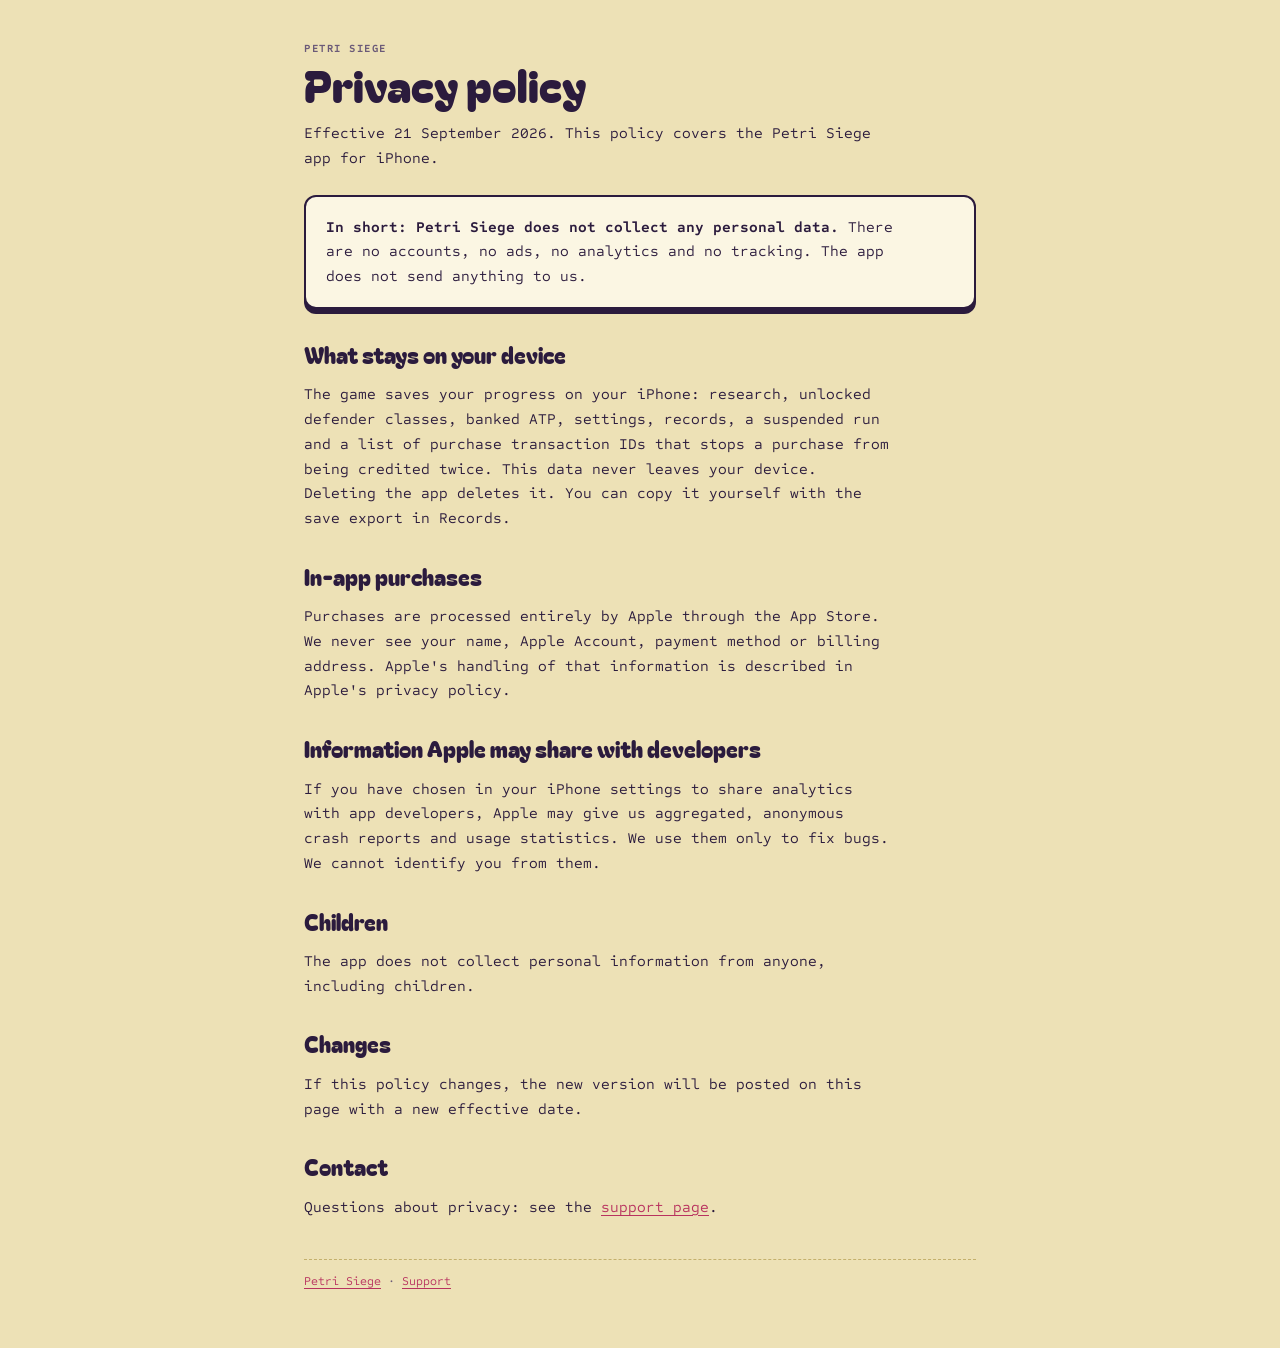
==== privacy.html @ ccb23d35 "Petri Siege privacy policy and support pages Co-Authored-By: Claude Opus 5 <noreply@anthropic.com>" ====
<!doctype html>
<html lang="en">
<head>
<meta charset="utf-8">
<meta name="viewport" content="width=device-width, initial-scale=1">
<title>Petri Siege Privacy Policy</title>
<link rel="stylesheet" href="https://fonts.googleapis.com/css2?family=Bagel+Fat+One&family=Sometype+Mono:wght@400;700&display=swap">
<link rel="stylesheet" href="style.css">
</head>
<body>
<main>
  <p class="eyebrow">Petri Siege</p>
  <h1>Privacy policy</h1>
  <p>Effective 21 September 2026. This policy covers the Petri Siege app for iPhone.</p>

  <div class="sheet">
    <p><strong>In short: Petri Siege does not collect any personal data.</strong> There are no accounts, no ads, no analytics and no tracking. The app does not send anything to us.</p>
  </div>

  <h2>What stays on your device</h2>
  <p>The game saves your progress on your iPhone: research, unlocked defender classes, banked ATP, settings, records, a suspended run and a list of purchase transaction IDs that stops a purchase from being credited twice. This data never leaves your device. Deleting the app deletes it. You can copy it yourself with the save export in Records.</p>

  <h2>In-app purchases</h2>
  <p>Purchases are processed entirely by Apple through the App Store. We never see your name, Apple Account, payment method or billing address. Apple's handling of that information is described in Apple's privacy policy.</p>

  <h2>Information Apple may share with developers</h2>
  <p>If you have chosen in your iPhone settings to share analytics with app developers, Apple may give us aggregated, anonymous crash reports and usage statistics. We use them only to fix bugs. We cannot identify you from them.</p>

  <h2>Children</h2>
  <p>The app does not collect personal information from anyone, including children.</p>

  <h2>Changes</h2>
  <p>If this policy changes, the new version will be posted on this page with a new effective date.</p>

  <h2>Contact</h2>
  <p>Questions about privacy: see the <a href="support.html">support page</a>.</p>

  <footer><a href="index.html">Petri Siege</a> · <a href="support.html">Support</a></footer>
</main>
</body>
</html>
---- style.css ----
:root {
  --agar: #EDE1B6; --panel: #FBF6E3; --ink: #2B1B3D; --ink-soft: #6B5A78; --pink: #B8325F; --line: #C4B06C;
  --display: "Bagel Fat One", "Arial Rounded MT Bold", "Trebuchet MS", system-ui, sans-serif;
  --mono: "Sometype Mono", ui-monospace, "Cascadia Mono", Consolas, monospace;
}
@media (prefers-color-scheme: dark) {
  :root { --agar: #0B1118; --panel: #121B25; --ink: #E6EEF2; --ink-soft: #9FB1BD; --pink: #FF6FA3; --line: #2C3F53; }
}
*, *::before, *::after { box-sizing: border-box; }
body { margin: 0; padding-inline: 16px; padding-block: 40px 56px; background: var(--agar); color: var(--ink); font: 15px/1.65 var(--mono); }
main { max-width: 42rem; margin: 0 auto; }
.eyebrow { margin: 0; font-size: 11px; font-weight: 700; letter-spacing: .14em; text-transform: uppercase; color: var(--ink-soft); }
h1 { margin: 4px 0 12px; font: 44px/1 var(--display); text-wrap: balance; }
h1 span { color: var(--pink); }
h2 { margin: 32px 0 8px; font: 22px/1.2 var(--display); text-wrap: balance; }
p, li { max-width: 65ch; }
ul { padding-left: 1.2em; }
a { color: var(--pink); text-underline-offset: 3px; }
a:focus-visible { outline: 3px solid var(--pink); outline-offset: 2px; }
nav { display: flex; flex-wrap: wrap; gap: 8px 20px; margin: 20px 0 8px; font-weight: 700; }
.sheet { margin-top: 24px; padding: 18px 20px; background: var(--panel); border: 2px solid var(--ink); border-radius: 12px; box-shadow: 0 5px 0 var(--ink); }
.sheet p { margin: 0 0 8px; } .sheet p:last-child { margin: 0; }
footer { margin-top: 40px; padding-top: 12px; border-top: 1.5px dashed var(--line); font-size: 12px; color: var(--ink-soft); }
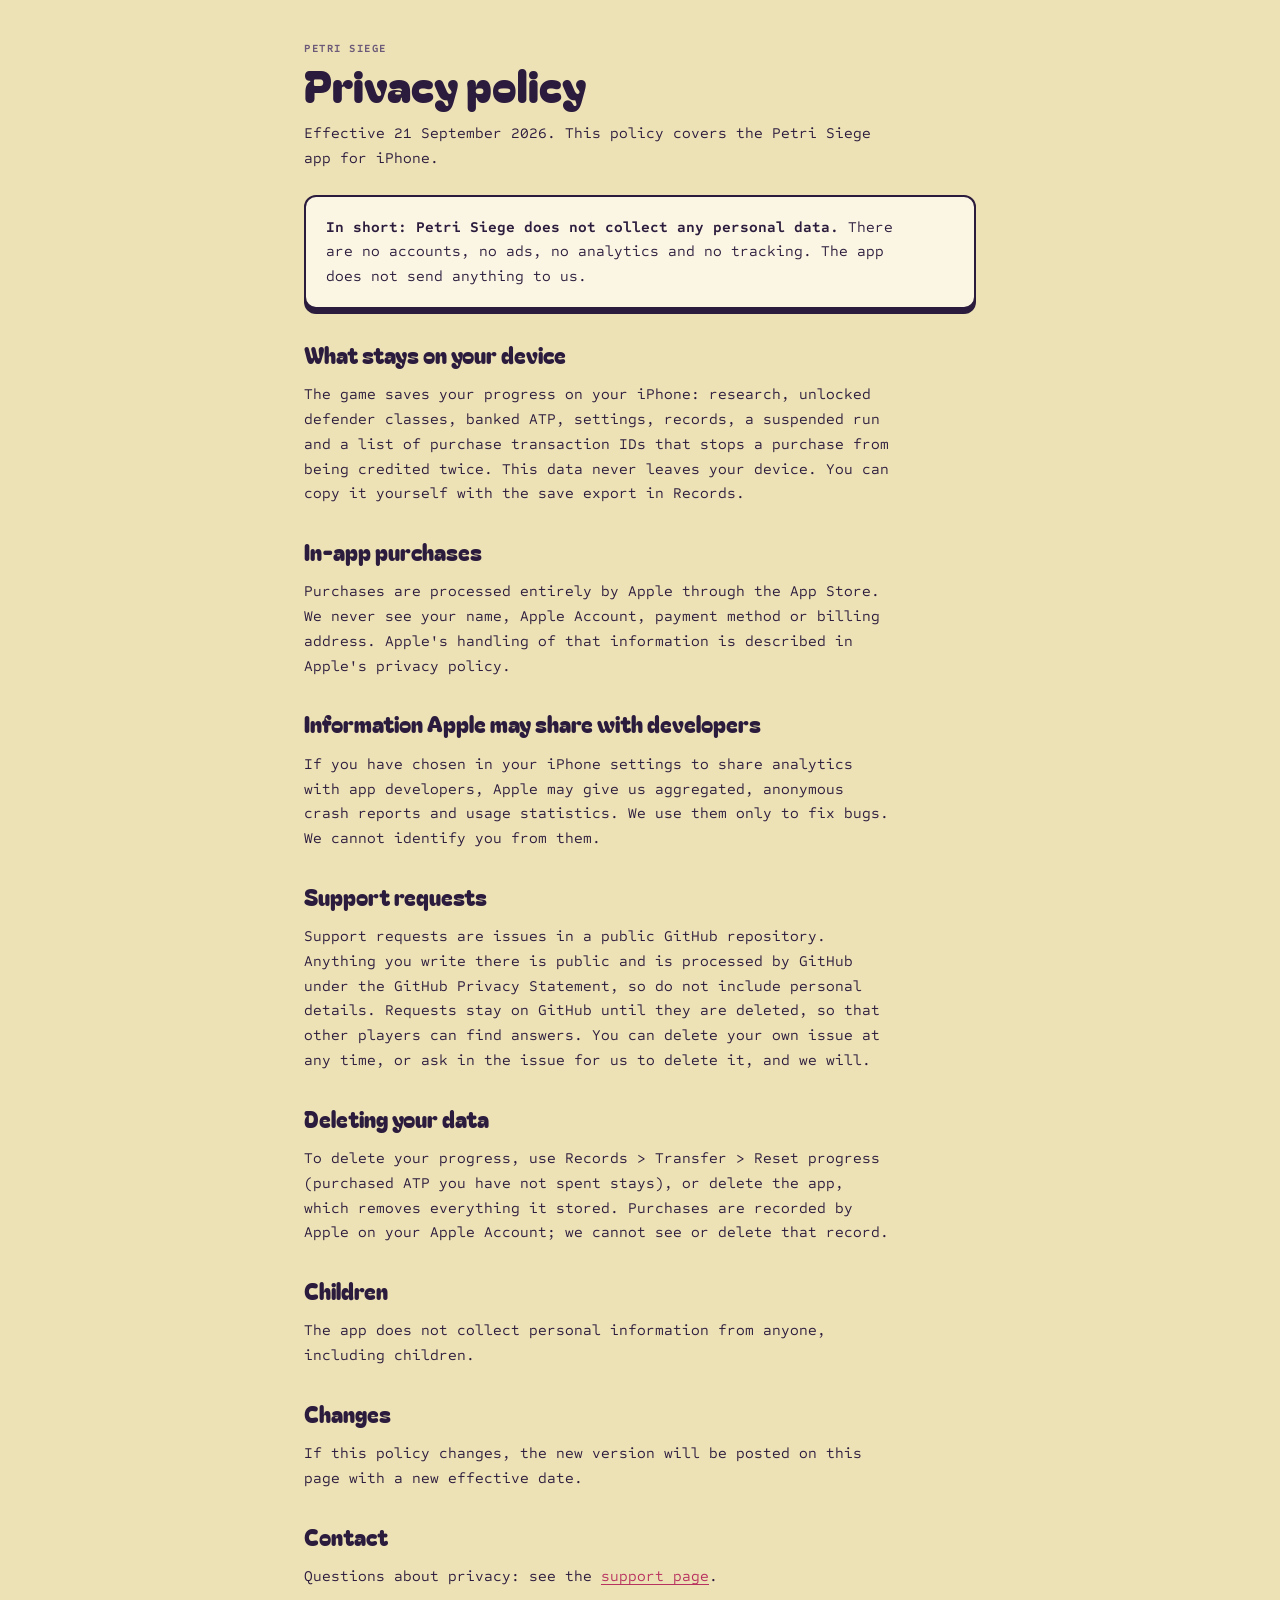
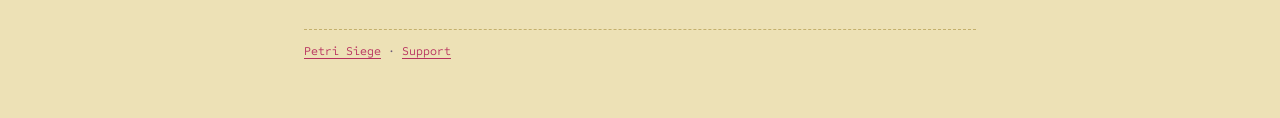
==== commit 9c18d68c: "Support issue form, clearer privacy and support pages, Pages workflow Co-Authored-By: Claude Opus 5 " ====
--- a/privacy.html
+++ b/privacy.html
@@ -11,6 +11,7 @@
 <main>
   <p class="eyebrow">Petri Siege</p>
   <h1>Privacy policy</h1>
+  <!-- @policy:start: the text between the markers equals the privacy JSON in js/store.js (tools/asc/test.js compares them) -->
   <p>Effective 21 September 2026. This policy covers the Petri Siege app for iPhone.</p>
 
   <div class="sheet">
@@ -18,13 +19,19 @@
   </div>
 
   <h2>What stays on your device</h2>
-  <p>The game saves your progress on your iPhone: research, unlocked defender classes, banked ATP, settings, records, a suspended run and a list of purchase transaction IDs that stops a purchase from being credited twice. This data never leaves your device. Deleting the app deletes it. You can copy it yourself with the save export in Records.</p>
+  <p>The game saves your progress on your iPhone: research, unlocked defender classes, banked ATP, settings, records, a suspended run and a list of purchase transaction IDs that stops a purchase from being credited twice. This data never leaves your device. You can copy it yourself with the save export in Records.</p>
 
   <h2>In-app purchases</h2>
   <p>Purchases are processed entirely by Apple through the App Store. We never see your name, Apple Account, payment method or billing address. Apple's handling of that information is described in Apple's privacy policy.</p>
 
   <h2>Information Apple may share with developers</h2>
   <p>If you have chosen in your iPhone settings to share analytics with app developers, Apple may give us aggregated, anonymous crash reports and usage statistics. We use them only to fix bugs. We cannot identify you from them.</p>
+
+  <h2>Support requests</h2>
+  <p>Support requests are issues in a public GitHub repository. Anything you write there is public and is processed by GitHub under the GitHub Privacy Statement, so do not include personal details. Requests stay on GitHub until they are deleted, so that other players can find answers. You can delete your own issue at any time, or ask in the issue for us to delete it, and we will.</p>
+
+  <h2>Deleting your data</h2>
+  <p>To delete your progress, use Records &gt; Transfer &gt; Reset progress (purchased ATP you have not spent stays), or delete the app, which removes everything it stored. Purchases are recorded by Apple on your Apple Account; we cannot see or delete that record.</p>
 
   <h2>Children</h2>
   <p>The app does not collect personal information from anyone, including children.</p>
@@ -34,6 +41,7 @@
 
   <h2>Contact</h2>
   <p>Questions about privacy: see the <a href="support.html">support page</a>.</p>
+  <!-- @policy:end -->
 
   <footer><a href="index.html">Petri Siege</a> · <a href="support.html">Support</a></footer>
 </main>
